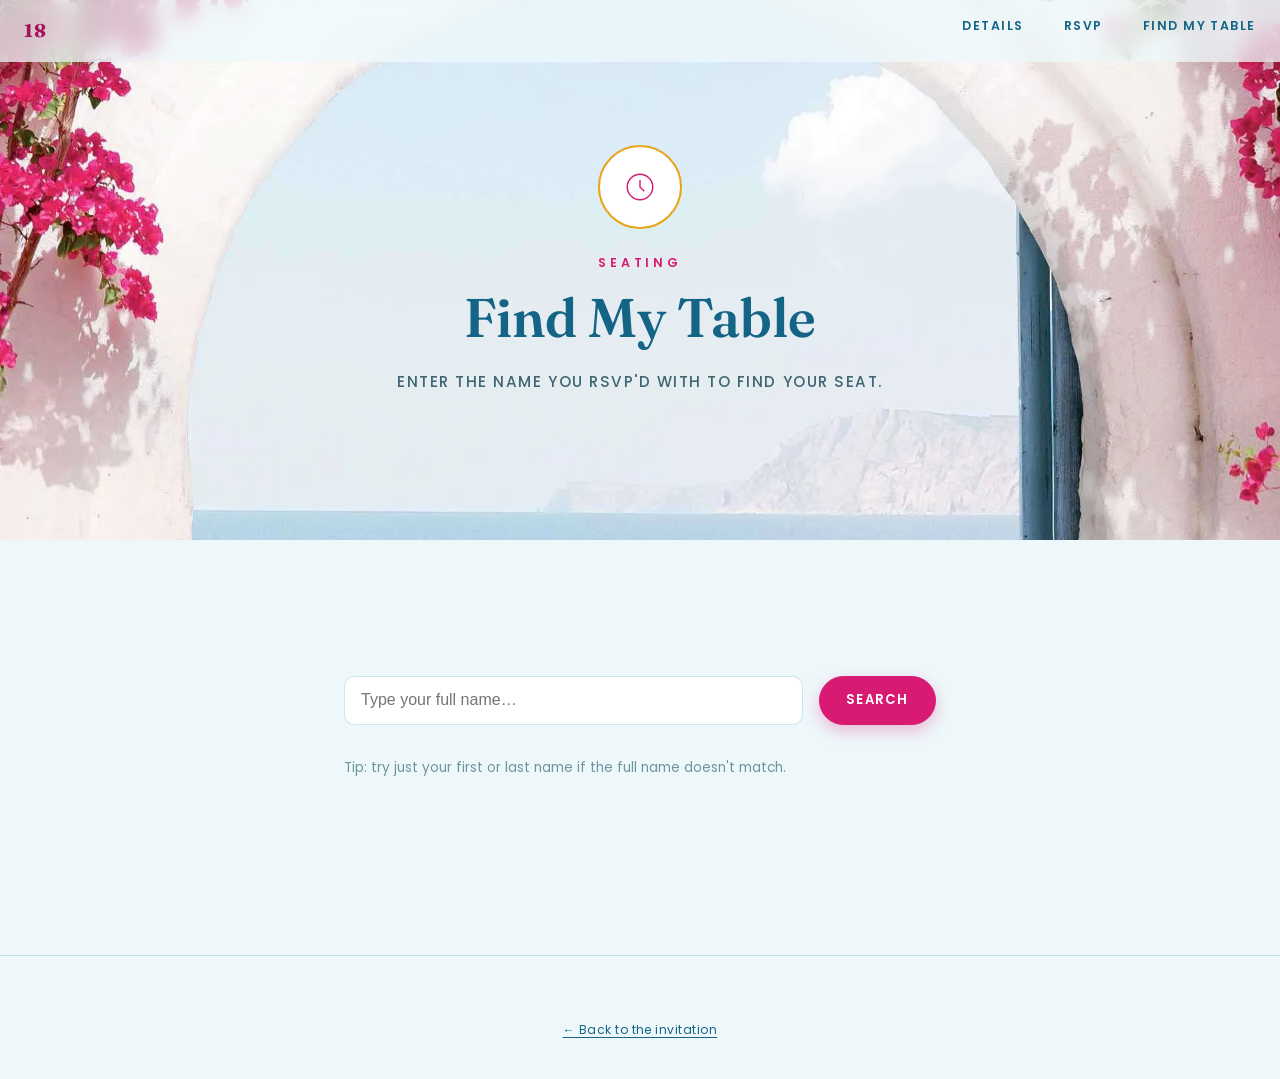
==== table.html @ 94c9a0af "Initial Upload Test" ====
<!doctype html>
<html lang="en">
<head>
<meta charset="UTF-8">
<meta name="viewport" content="width=device-width, initial-scale=1, viewport-fit=cover">
<title>Find My Table</title>
<meta name="description" content="Find your assigned seating table.">
<link rel="icon" href="data:image/svg+xml,%3Csvg xmlns='http://www.w3.org/2000/svg' viewBox='0 0 32 32'%3E%3Crect width='32' height='32' rx='8' fill='%232a9bc4'/%3E%3Ccircle cx='16' cy='16' r='6' fill='%23ffcb3d'/%3E%3Cpath d='M16 4v3M16 25v3M4 16h3M25 16h3M7.5 7.5l2.1 2.1M22.4 22.4l2.1 2.1M7.5 24.5l2.1-2.1M22.4 9.6l2.1-2.1' stroke='%23d81a72' stroke-width='2' stroke-linecap='round'/%3E%3C/svg%3E">
<link rel="preconnect" href="https://fonts.googleapis.com">
<link rel="preconnect" href="https://fonts.gstatic.com" crossorigin>
<link href="https://fonts.googleapis.com/css2?family=Fraunces:ital,wght@0,400;0,500;0,600;0,700;1,500;1,600&family=Poppins:wght@300;400;500;600;700&display=swap" rel="stylesheet">
<link rel="stylesheet" href="css/style.css?v=1">
</head>
<body>

<header class="site-header" id="siteHeader">
  <a href="index.html" class="site-header__mark">18</a>
  <button class="nav-toggle" id="navToggle" aria-label="Open menu" aria-expanded="false">
    <svg viewBox="0 0 24 24" fill="none" stroke="currentColor" stroke-width="1.5"><path d="M3 6h18M3 12h18M3 18h18"/></svg>
  </button>
</header>
<nav class="site-nav" id="siteNav">
  <button class="site-nav__close" id="navClose" aria-label="Close menu">
    <svg viewBox="0 0 24 24" fill="none" stroke="currentColor" stroke-width="1.5"><path d="M6 6l12 12M18 6L6 18"/></svg>
  </button>
  <a href="index.html#details" class="nav-link">Details</a>
  <a href="index.html#rsvp" class="nav-link">RSVP</a>
  <a href="table.html" class="nav-link">Find My Table</a>
</nav>

<main>
  <section class="hero" style="min-height: 60svh;">
    <div class="hero__ring">
      <svg viewBox="0 0 24 24" fill="none" stroke="currentColor" stroke-width="1"><circle cx="12" cy="12" r="9"/><path d="M12 7v5l3 3"/></svg>
    </div>
    <span class="hero__eyebrow">Seating</span>
    <h1 class="hero__title" style="font-size: clamp(2.2rem, 9vw, 3.4rem);">Find My Table</h1>
    <p class="hero__date">Enter the name you RSVP'd with to find your seat.</p>
  </section>

  <section class="section">
    <div class="container">
      <div class="finder">
        <div class="finder__row">
          <input type="text" id="finderInput" placeholder="Type your full name…" autocomplete="name" aria-label="Your name">
          <button type="button" class="btn btn--primary" id="finderButton">Search</button>
        </div>
        <p class="finder-note">Tip: try just your first or last name if the full name doesn't match.</p>
      </div>

      <div class="finder-result" id="finderResult" aria-live="polite"></div>
    </div>
  </section>
</main>

<footer class="site-footer">
  <p class="site-footer__meta">
    <a href="index.html">&larr; Back to the invitation</a>
  </p>
</footer>

<script src="js/config.js?v=1"></script>
<script src="js/main.js?v=1"></script>
<script src="js/table-finder.js?v=1"></script>
</body>
</html>
---- css/style.css ----
/* ============================================================
   DESIGN TOKENS — Mediterranean / "Mamma Mia" palette
   ============================================================ */
:root {
  --bg: #eef8fb;
  --bg-hero-top: #cdeef8;
  --bg-panel: #ffffff;
  --bg-panel-alt: #fff9ea;
  --hairline: rgba(42, 137, 165, 0.22);

  --azure: #2a9bc4;
  --azure-deep: #146485;
  --azure-light: #bfe9f5;

  --magenta: #d81a72;
  --magenta-deep: #a3125a;
  --magenta-light: #ffd9ea;

  --yellow: #ffcb3d;
  --yellow-deep: #e8a319;
  --yellow-light: #fff1cc;

  --ink: #14313b;
  --ink-dim: #3f6672;
  --ink-faint: #6f95a0;

  --font-display: "Fraunces", Georgia, "Times New Roman", serif;
  --font-body: "Poppins", -apple-system, BlinkMacSystemFont, "Segoe UI", sans-serif;

  --max-content: 640px;
  --max-wide: 1080px;

  --space-1: 0.5rem;
  --space-2: 1rem;
  --space-3: 1.5rem;
  --space-4: 2.5rem;
  --space-5: 4rem;
  --space-6: 6rem;

  --radius: 10px;
  --ease: cubic-bezier(0.22, 1, 0.36, 1);
}

 * {
  transition: all 0.3s ease-in-out;
 }
/* ============================================================
   RESET
   ============================================================ */
*, *::before, *::after { box-sizing: border-box; }
html { scroll-behavior: smooth; }
body {
  margin: 0;
  background: var(--bg);
  color: var(--ink);
  font-family: var(--font-body);
  font-size: 16px;
  line-height: 1.6;
  -webkit-font-smoothing: antialiased;
}
img { max-width: 100%; display: block; }
a { color: inherit; text-decoration: none; }
ul { list-style: none; margin: 0; padding: 0; }
button { font-family: inherit; }
h1, h2, h3, h4 { font-family: var(--font-display); font-weight: 600; margin: 0; color: var(--ink); }
p { margin: 0; }
::selection { background: var(--yellow); color: var(--ink); }

.container {
  max-width: var(--max-content);
  margin: 0 auto;
  padding: 0 var(--space-3);
}
.container--wide { max-width: var(--max-wide); }

.section {
  padding: var(--space-6) 0;
  position: relative;
}
.section--alt { background: var(--bg-panel-alt); }
.section-eyebrow {
  display: block;
  font-family: var(--font-body);
  font-size: 0.72rem;
  font-weight: 600;
  letter-spacing: 0.28em;
  text-transform: uppercase;
  color: var(--magenta);
  margin-bottom: var(--space-2);
}
.section-title {
  font-size: clamp(1.9rem, 6vw, 2.6rem);
  letter-spacing: 0.005em;
  margin-bottom: var(--space-3);
  color: var(--azure-deep);
}
.section-lede {
  color: var(--ink-dim);
  font-size: 1.02rem;
  max-width: 46ch;
}
.text-center { text-align: center; }
.mx-auto { margin-left: auto; margin-right: auto; }

/* wave divider — Aegean sea motif */
.divider {
  width: 100%;
  display: flex;
  align-items: center;
  justify-content: center;
  gap: var(--space-2);
  color: var(--yellow-deep);
  margin: var(--space-3) 0;
}
.divider::before, .divider::after {
  content: "";
  height: 2px;
  width: 48px;
  border-radius: 2px;
  background: linear-gradient(90deg, transparent, var(--hairline));
}
.divider::after { background: linear-gradient(90deg, var(--hairline), transparent); }
.divider svg { width: 26px; height: 14px; flex-shrink: 0; color: var(--azure); }

/* ============================================================
   BUTTONS
   ============================================================ */
.btn {
  display: inline-flex;
  align-items: center;
  justify-content: center;
  gap: 0.5em;
  padding: 0.95em 2em;
  font-size: 0.82rem;
  font-weight: 600;
  letter-spacing: 0.1em;
  text-transform: uppercase;
  border-radius: 999px;
  border: 1.5px solid var(--magenta);
  cursor: pointer;
  transition: background 0.25s var(--ease), color 0.25s var(--ease), transform 0.2s var(--ease), box-shadow 0.25s var(--ease);
  white-space: nowrap;
}
.btn--primary { background: var(--magenta); color: #fff; box-shadow: 0 6px 16px rgba(216, 26, 114, 0.28); }
.btn--primary:hover { background: var(--magenta-deep); transform: translateY(-1px); box-shadow: 0 8px 20px rgba(216, 26, 114, 0.36); }
.btn--outline { background: transparent; color: var(--azure-deep); border-color: var(--azure); }
.btn--outline:hover { background: var(--azure-light); }
.btn--block { width: 100%; }
.btn:disabled { opacity: 0.5; cursor: not-allowed; transform: none; }

/* ============================================================
   HEADER / NAV
   ============================================================ */
.site-header {
  position: fixed;
  top: 0; left: 0; right: 0;
  z-index: 100;
  display: flex;
  align-items: center;
  justify-content: space-between;
  padding: calc(var(--space-2) + env(safe-area-inset-top, 0px)) calc(var(--space-3) + env(safe-area-inset-right, 0px)) var(--space-2) calc(var(--space-3) + env(safe-area-inset-left, 0px));
  background: rgba(238, 248, 251, 0.75);
  backdrop-filter: blur(10px);
  border-bottom: 1px solid transparent;
  transition: border-color 0.3s ease, background 0.3s ease;
}
.site-header.is-scrolled { border-bottom-color: var(--hairline); background: rgba(238, 248, 251, 0.92); }
.site-header__mark {
  font-family: var(--font-display);
  font-weight: 700;
  font-size: 1.15rem;
  letter-spacing: 0.04em;
  color: var(--magenta-deep);
}
.nav-toggle {
  background: none;
  border: none;
  color: var(--azure-deep);
  width: 40px;
  height: 40px;
  display: flex;
  align-items: center;
  justify-content: center;
  cursor: pointer;
}
.nav-toggle svg { width: 22px; height: 22px; }

.site-nav {
  position: fixed;
  inset: 0;
  height: 100vh;
  height: 100dvh;
  background: linear-gradient(160deg, #eef8fb 0%, #dff2f8 100%);
  display: flex;
  flex-direction: column;
  align-items: center;
  justify-content: center;
  gap: var(--space-3);
  transform: translateY(-100%);
  transition: transform 0.4s var(--ease);
  z-index: 200;
  visibility: hidden;
}
.site-nav.is-open { transform: translateY(0); visibility: visible; }
.site-nav a {
  font-family: var(--font-display);
  font-weight: 600;
  font-size: 1.5rem;
  color: var(--azure-deep);
  letter-spacing: 0.01em;
}
.site-nav a:hover { color: var(--magenta); }
.site-nav__close {
  position: absolute;
  top: calc(var(--space-2) + env(safe-area-inset-top, 0px));
  right: calc(var(--space-3) + env(safe-area-inset-right, 0px));
  background: none;
  border: none;
  color: var(--azure-deep);
  width: 40px;
  height: 40px;
  cursor: pointer;
}

@media (min-width: 900px) {
  .nav-toggle { display: none; }
  .site-nav {
    position: fixed;
    inset: auto;
    top: 0;
    right: calc(var(--space-3) + env(safe-area-inset-right, 0px));
    height: auto;
    padding: calc(var(--space-2) + env(safe-area-inset-top, 0px)) 0 var(--space-2);
    background: none;
    flex-direction: row;
    transform: none;
    visibility: visible;
    z-index: 101;
    gap: var(--space-4);
  }
  .site-nav a { font-family: var(--font-body); font-weight: 600; font-size: 0.78rem; letter-spacing: 0.12em; text-transform: uppercase; }
  .site-nav__close { display: none; }
}

/* ============================================================
   HERO
   ============================================================ */
.hero {
  min-height: 100svh;
  display: flex;
  flex-direction: column;
  align-items: center;
  justify-content: center;
  text-align: center;
  padding: var(--space-5) var(--space-3);
  /* background:
     radial-gradient(ellipse at 50% -10%, rgba(255, 203, 61, 0.35), transparent 55%),
    linear-gradient(180deg, var(--bg-hero-top) 0%, var(--bg) 100%); */
  background: url("../assets/images/hero.webp") center/cover no-repeat;
  
  
  position: relative;
  overflow: hidden;
}
.hero__ring {
  width: 84px;
  height: 84px;
  border: 2px solid var(--yellow-deep);
  border-radius: 50%;
  display: flex;
  align-items: center;
  justify-content: center;
  margin-bottom: var(--space-3);
  background: #fff;
}
.hero__ring svg { width: 34px; height: 34px; color: var(--magenta); }
.hero__eyebrow {
  font-size: 0.78rem;
  font-weight: 600;
  letter-spacing: 0.3em;
  text-transform: uppercase;
  color: var(--magenta);
  margin-bottom: var(--space-2);
}
.hero__title {
  font-size: clamp(2.6rem, 11vw, 4.6rem);
  line-height: 1.05;
  color: var(--azure-deep);
}
.hero__title em {
  font-style: italic;
  color: var(--magenta);
}
.hero__date {
  margin-top: var(--space-3);
  font-size: 0.95rem;
  font-weight: 500;
  letter-spacing: 0.1em;
  text-transform: uppercase;
  color: var(--ink-dim);
}
.hero__cta {
  margin-top: var(--space-4);
  display: flex;
  gap: var(--space-2);
  flex-wrap: wrap;
  justify-content: center;
}
.hero__scroll {
  position: absolute;
  bottom: var(--space-3);
  left: 50%;
  transform: translateX(-50%);
  width: 2px;
  height: 46px;
  background: linear-gradient(180deg, var(--yellow-deep), transparent);
  border-radius: 2px;
}
.hero__scroll::after {
  content: "";
  position: absolute;
  top: 0; left: -3px;
  width: 8px; height: 8px;
  border-radius: 50%;
  background: var(--magenta);
  animation: scrollDot 2.2s ease-in-out infinite;
}
@keyframes scrollDot {
  0% { transform: translateY(0); opacity: 1; }
  100% { transform: translateY(40px); opacity: 0; }
}

/* ---------- hero portrait (photo frame) ---------- */
.hero__portrait {
  position: relative;
  width: clamp(120px, 34vw, 180px);
  height: clamp(120px, 34vw, 180px);
  border-radius: 50%;
  padding: 6px;
  border: 3px solid var(--yellow-deep);
  box-shadow: 0 0 0 3px #fff, 0 10px 24px rgba(20, 100, 133, 0.18);
  margin-bottom: var(--space-3);
  flex-shrink: 0;
  background: #fff;
}
.hero__portrait-img {
  display: block;
  width: 100%;
  height: 100%;
  border-radius: 50%;
  object-fit: cover;
  background: var(--bg-panel);
}
.hero__portrait-img.has-error { display: none; }
.hero__portrait-fallback {
  position: absolute;
  inset: 6px;
  border-radius: 50%;
  border: 1px solid var(--hairline);
  display: none;
  align-items: center;
  justify-content: center;
  color: var(--magenta);
  background: #fff;
}
.hero__portrait-fallback.is-visible { display: flex; }
.hero__portrait-fallback svg { width: 38%; height: 38%; }

/* ============================================================
   COUNTDOWN
   ============================================================ */
.countdown {
  display: grid;
  grid-template-columns: repeat(4, 1fr);
  gap: var(--space-2);
  max-width: 420px;
  margin: var(--space-4) auto 0;
}
.countdown__item {
  border: 1.5px solid var(--hairline);
  border-radius: var(--radius);
  padding: var(--space-2) 0.25rem;
  text-align: center;
  background: #fff;
}
.countdown__num {
  font-family: var(--font-display);
  font-weight: 700;
  font-size: clamp(1.5rem, 6vw, 2.2rem);
  color: var(--magenta);
  display: block;
}
.countdown__label {
  font-size: 0.62rem;
  font-weight: 600;
  letter-spacing: 0.12em;
  text-transform: uppercase;
  color: var(--ink-faint);
}

/* ============================================================
   EVENT DETAILS CARD
   ============================================================ */
.details-card {
  border: 1.5px solid var(--hairline);
  border-radius: var(--radius);
  padding: var(--space-4) var(--space-3);
  text-align: center;
  background: linear-gradient(180deg, #fff 0%, var(--yellow-light) 140%);
}
.details-card__row {
  display: flex;
  flex-direction: column;
  gap: 0.2rem;
  margin-bottom: var(--space-3);
}
.details-card__row:last-of-type { margin-bottom: 0; }
.details-card__label {
  font-size: 0.68rem;
  font-weight: 600;
  letter-spacing: 0.18em;
  text-transform: uppercase;
  color: var(--magenta);
}
.details-card__value {
  font-family: var(--font-display);
  font-weight: 600;
  font-size: 1.35rem;
  color: var(--azure-deep);
}
.details-card__actions {
  margin-top: var(--space-3);
  display: flex;
  flex-direction: column;
  gap: var(--space-2);
}
@media (min-width: 500px) {
  .details-card__actions { flex-direction: row; justify-content: center; }
}

/* ============================================================
   MESSAGE / ABOUT
   ============================================================ */
.message__body p + p { margin-top: 1.1em; }
.message__signature {
  margin-top: var(--space-3);
  font-family: var(--font-display);
  font-style: italic;
  font-weight: 600;
  font-size: 1.8rem;
  color: var(--magenta);
}

/* ============================================================
   TIMELINE
   ============================================================ */
.timeline { position: relative; padding-left: var(--space-4); }
.timeline::before {
  content: "";
  position: absolute;
  left: 7px; top: 6px; bottom: 6px;
  width: 2px;
  background: var(--hairline);
}
.timeline__item { position: relative; padding-bottom: var(--space-4); }
.timeline__item:last-child { padding-bottom: 0; }
.timeline__dot {
  position: absolute;
  left: calc(-1 * var(--space-4) + 1px);
  top: 4px;
  width: 13px; height: 13px;
  border-radius: 50%;
  background: var(--yellow);
  border: 2px solid var(--magenta);
}
.timeline__time {
  font-size: 0.72rem;
  font-weight: 600;
  letter-spacing: 0.14em;
  text-transform: uppercase;
  color: var(--magenta);
  display: block;
  margin-bottom: 0.25rem;
}
.timeline__label { font-family: var(--font-display); font-weight: 600; font-size: 1.4rem; color: var(--azure-deep); }

/* ============================================================
   ATTIRE
   ============================================================ */
.attire-grid {
  display: grid;
  gap: var(--space-3);
}
@media (min-width: 640px) { .attire-grid { grid-template-columns: 1fr 1fr; } }
.attire-card {
  border: 1.5px solid var(--hairline);
  border-radius: var(--radius);
  padding: var(--space-3);
  background: #fff;
}
.attire-card h3 {
  font-size: 0.78rem;
  letter-spacing: 0.18em;
  text-transform: uppercase;
  color: var(--magenta);
  font-family: var(--font-body);
  font-weight: 700;
  margin-bottom: var(--space-2);
}
.attire-card p { color: var(--ink-dim); font-size: 0.95rem; }

.palette-swatches {
  display: flex;
  gap: var(--space-2);
  margin-top: var(--space-3);
  flex-wrap: wrap;
}
.palette-swatches span {
  width: 40px; height: 40px;
  border-radius: 50%;
  border: 1.5px solid var(--hairline);
  box-shadow: 0 2px 6px rgba(20, 100, 133, 0.12);
}

/* ============================================================
   GIFT NOTE
   ============================================================ */
.gift-actions {
  margin-top: var(--space-3);
  display: flex;
  flex-direction: column;
  gap: var(--space-2);
}
@media (min-width: 500px) { .gift-actions { flex-direction: row; justify-content: center; } }

/* ============================================================
   GALLERY
   ============================================================ */
.gallery-grid {
  display: grid;
  grid-template-columns: repeat(2, 1fr);
  gap: var(--space-1);
}
@media (min-width: 640px) { .gallery-grid { grid-template-columns: repeat(3, 1fr); } }
.gallery-grid__item {
  aspect-ratio: 3 / 4;
  background: #fff;
  border: 1.5px dashed var(--hairline);
  border-radius: var(--radius);
  display: flex;
  align-items: center;
  justify-content: center;
  color: var(--ink-faint);
  font-size: 0.7rem;
  letter-spacing: 0.08em;
  text-align: center;
  padding: var(--space-1);
  overflow: hidden;
}
.gallery-grid__item img { width: 100%; height: 100%; object-fit: cover; border-radius: var(--radius); }

/* ============================================================
   HONOR ROLL (18 Roses / Candles / Treasures / Gifts)
   ============================================================ */
.honor-tabs {
  display: flex;
  gap: var(--space-1);
  overflow-x: auto;
  padding-bottom: var(--space-1);
  margin-bottom: var(--space-3);
  -ms-overflow-style: none;
  scrollbar-width: none;
}
.honor-tabs::-webkit-scrollbar { display: none; }
.honor-tabs button {
  flex-shrink: 0;
  background: #fff;
  border: 1.5px solid var(--hairline);
  color: var(--ink-dim);
  padding: 0.6em 1.2em;
  font-size: 0.72rem;
  font-weight: 600;
  letter-spacing: 0.12em;
  text-transform: uppercase;
  border-radius: 999px;
  cursor: pointer;
}
.honor-tabs button.is-active { background: var(--magenta); color: #fff; border-color: var(--magenta); }
.honor-panel { display: none; }
.honor-panel.is-active { display: block; }
.honor-list {
  columns: 2;
  column-gap: var(--space-3);
}
@media (min-width: 640px) { .honor-list { columns: 3; } }
.honor-list li {
  font-family: var(--font-display);
  font-weight: 500;
  font-size: 1.1rem;
  padding: 0.4em 0;
  border-bottom: 1px solid var(--hairline);
  break-inside: avoid;
  color: var(--azure-deep);
}

/* ============================================================
   FAQ
   ============================================================ */
.faq-item {
  border-bottom: 1.5px solid var(--hairline);
  padding: var(--space-2) 0;
}
.faq-item summary {
  cursor: pointer;
  list-style: none;
  display: flex;
  align-items: center;
  justify-content: space-between;
  gap: var(--space-2);
  font-family: var(--font-display);
  font-weight: 600;
  font-size: 1.2rem;
  color: var(--azure-deep);
}
.faq-item summary::-webkit-details-marker { display: none; }
.faq-item summary::after {
  content: "+";
  color: var(--magenta);
  font-size: 1.4rem;
  flex-shrink: 0;
  transition: transform 0.25s ease;
}
.faq-item[open] summary::after { transform: rotate(45deg); }
.faq-item p {
  margin-top: var(--space-2);
  color: var(--ink-dim);
  font-size: 0.95rem;
}

/* ============================================================
   RSVP FORM
   ============================================================ */
.rsvp-form {
  display: flex;
  flex-direction: column;
  gap: var(--space-3);
  margin-top: var(--space-4);
}
.field label {
  display: block;
  font-size: 0.7rem;
  font-weight: 600;
  letter-spacing: 0.14em;
  text-transform: uppercase;
  color: var(--magenta);
  margin-bottom: 0.5em;
}
.field input[type="text"],
.field textarea,
.field select {
  width: 100%;
  background: #fff;
  border: 1.5px solid var(--hairline);
  color: var(--ink);
  padding: 0.85em 1em;
  font-family: var(--font-body);
  font-size: 0.95rem;
  border-radius: var(--radius);
  transition: border-color 0.2s ease;
}
.field input:focus, .field textarea:focus, .field select:focus {
  outline: none;
  border-color: var(--azure);
}
.field textarea { resize: vertical; min-height: 90px; }

.attend-toggle { display: flex; gap: var(--space-2); }
.attend-toggle input { position: absolute; opacity: 0; pointer-events: none; }
.attend-toggle label {
  flex: 1;
  text-align: center;
  padding: 0.9em 0.5em;
  border: 1.5px solid var(--hairline);
  border-radius: var(--radius);
  cursor: pointer;
  font-size: 0.78rem;
  font-weight: 600;
  letter-spacing: 0.06em;
  text-transform: uppercase;
  color: var(--ink-dim);
  background: #fff;
  transition: all 0.2s ease;
  margin: 0;
}
.attend-toggle input:checked + label {
  border-color: var(--magenta);
  background: var(--magenta-light);
  color: var(--magenta-deep);
}

.honeypot-field { position: absolute; left: -9999px; opacity: 0; height: 0; overflow: hidden; }

.rsvp-status {
  margin-top: var(--space-2);
  font-size: 0.9rem;
  padding: var(--space-2);
  border-radius: var(--radius);
  display: none;
}
.rsvp-status.is-visible { display: block; }
.rsvp-status.is-success { background: var(--yellow-light); color: var(--ink); border: 1.5px solid var(--yellow-deep); }
.rsvp-status.is-error { background: #fde3ec; color: var(--magenta-deep); border: 1.5px solid var(--magenta); }

/* ============================================================
   TABLE FINDER TEASER (on index) + PAGE (table.html)
   ============================================================ */
.table-teaser {
  border: 1.5px solid var(--hairline);
  border-radius: var(--radius);
  padding: var(--space-4) var(--space-3);
  text-align: center;
  background: #fff;
}
.table-teaser svg { width: 40px; height: 40px; color: var(--magenta); margin: 0 auto var(--space-2); }

.finder {
  display: flex;
  flex-direction: column;
  gap: var(--space-2);
  margin-top: var(--space-4);
}
.finder__row { display: flex; gap: var(--space-2); }
.finder__row input {
  flex: 1;
  background: #fff;
  border: 1.5px solid var(--hairline);
  color: var(--ink);
  padding: 0.9em 1em;
  font-size: 1rem;
  border-radius: var(--radius);
}
.finder__row input:focus { outline: none; border-color: var(--azure); }

.finder-result {
  margin-top: var(--space-4);
  text-align: center;
  min-height: 40px;
}
.finder-result__card {
  border: 2px solid var(--magenta);
  border-radius: var(--radius);
  padding: var(--space-4);
  background: #fff;
  animation: fadeUp 0.4s var(--ease);
}
.finder-result__name {
  font-size: 0.75rem;
  font-weight: 600;
  letter-spacing: 0.14em;
  text-transform: uppercase;
  color: var(--ink-dim);
}
.finder-result__table {
  font-family: var(--font-display);
  font-weight: 700;
  font-size: 2.6rem;
  color: var(--magenta);
  margin-top: 0.2em;
}
.finder-suggestions {
  margin-top: var(--space-3);
  display: flex;
  flex-direction: column;
  gap: 0.5em;
}
.finder-suggestions button {
  background: #fff;
  border: 1.5px solid var(--hairline);
  color: var(--ink);
  padding: 0.8em 1em;
  border-radius: var(--radius);
  cursor: pointer;
  text-align: left;
}
.finder-suggestions button:hover { border-color: var(--azure); }
.finder-note { color: var(--ink-faint); font-size: 0.85rem; margin-top: var(--space-2); }

@keyframes fadeUp {
  from { opacity: 0; transform: translateY(8px); }
  to { opacity: 1; transform: translateY(0); }
}

/* ============================================================
   REVEAL ON SCROLL
   ============================================================ */
.reveal { opacity: 0; transform: translateY(18px); transition: opacity 0.7s var(--ease), transform 0.7s var(--ease); }
.reveal.is-visible { opacity: 1; transform: translateY(0); }

/* ============================================================
   FOOTER
   ============================================================ */
.site-footer {
  padding: var(--space-5) var(--space-3) var(--space-4);
  text-align: center;
  border-top: 1.5px solid var(--hairline);
}
.site-footer__hashtag {
  font-family: var(--font-display);
  font-weight: 700;
  font-size: 1.6rem;
  color: var(--magenta);
  margin-bottom: var(--space-3);
}
.site-footer__meta {
  font-size: 0.75rem;
  color: var(--ink-faint);
  letter-spacing: 0.04em;
}
.site-footer__meta a { color: var(--azure-deep); text-decoration: underline; text-underline-offset: 3px; }

@media (min-width: 900px) {
  .section { padding: var(--space-6) 0; }
}
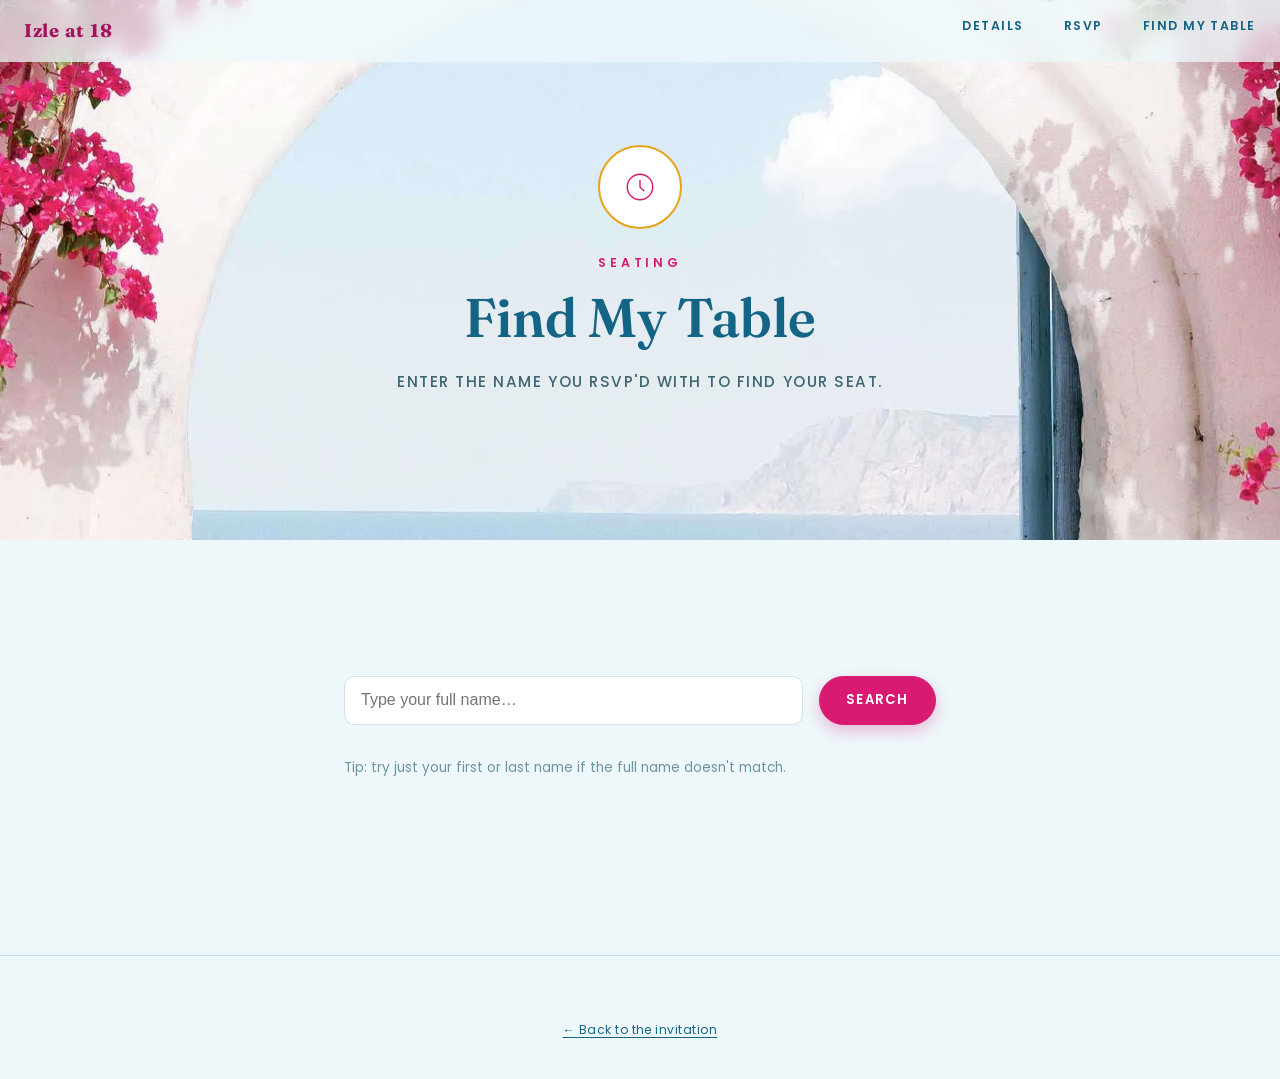
==== commit 0d9de1fc: "Update table.html" ====
--- a/table.html
+++ b/table.html
@@ -14,7 +14,7 @@
 <body>
 
 <header class="site-header" id="siteHeader">
-  <a href="index.html" class="site-header__mark">18</a>
+  <a href="index.html" class="site-header__mark">Izle at 18</a>
   <button class="nav-toggle" id="navToggle" aria-label="Open menu" aria-expanded="false">
     <svg viewBox="0 0 24 24" fill="none" stroke="currentColor" stroke-width="1.5"><path d="M3 6h18M3 12h18M3 18h18"/></svg>
   </button>
--- a/css/style.css
+++ b/css/style.css
@@ -401,6 +401,29 @@
 /* ============================================================
    EVENT DETAILS CARD
    ============================================================ */
+#details::before{
+  content: "";
+  position: absolute;
+  inset: 0;           /* Spans across the entire parent element */
+  z-index: -1; 
+  background: url(../assets/gallery/photo-5.jpg) center/cover no-repeat;
+  background-size: cover;
+  background-position: center;
+  background-attachment: fixed;
+  
+  opacity: 0.4;
+}
+
+#details {
+  & .section-title {
+  color: var(--azure-light);
+  text-shadow:0px 0px 10px var(--azure-deep) ;
+}
+  & .section-eyebrow {
+    color: #fff;
+  } 
+}
+
 .details-card {
   border: 1.5px solid var(--hairline);
   border-radius: var(--radius);
@@ -570,6 +593,8 @@
   margin-bottom: var(--space-3);
   -ms-overflow-style: none;
   scrollbar-width: none;
+
+  justify-content: center;
 }
 .honor-tabs::-webkit-scrollbar { display: none; }
 .honor-tabs button {
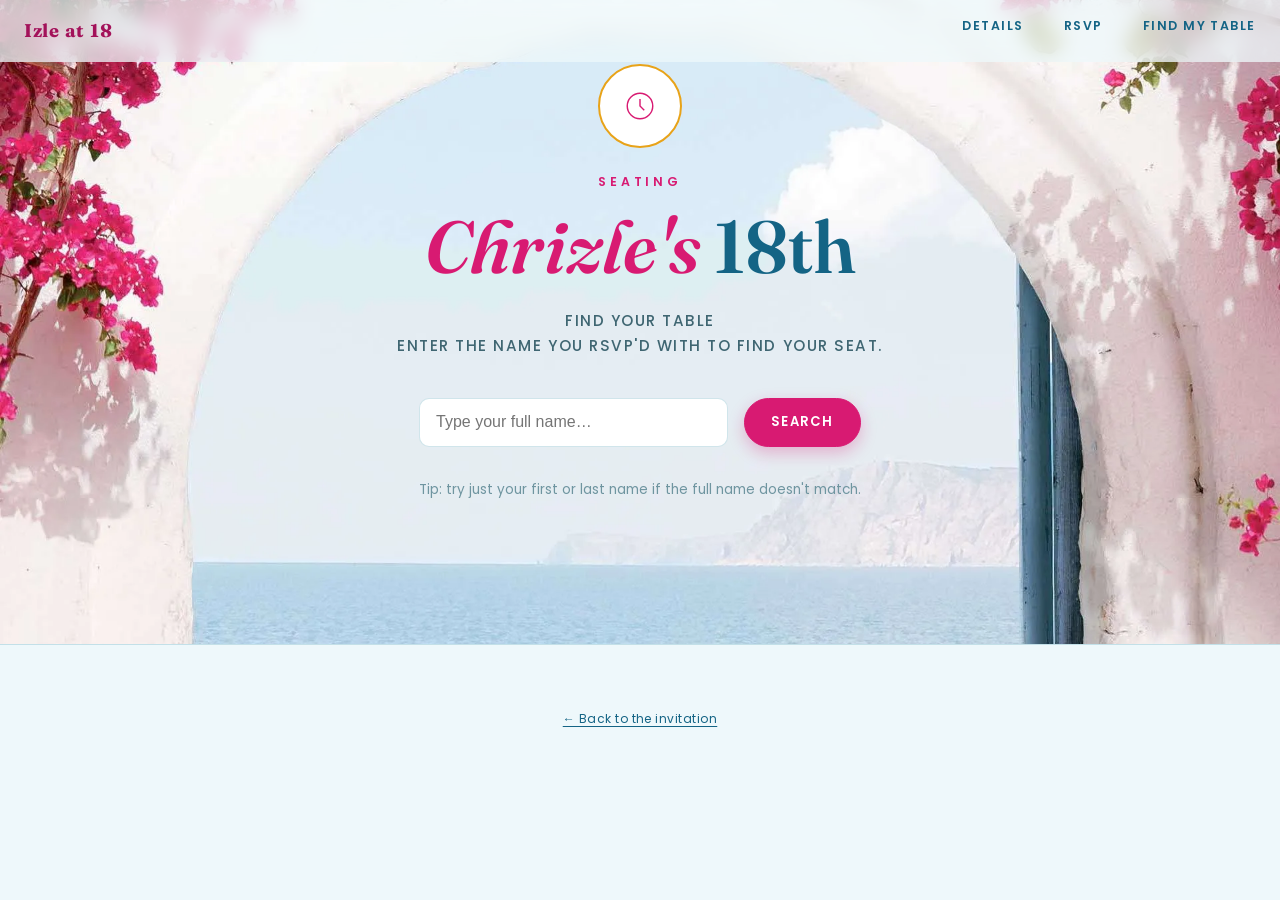
==== commit a7000c53: "Removbed RSVP, activated the Table Finder" ====
--- a/table.html
+++ b/table.html
@@ -34,13 +34,10 @@
       <svg viewBox="0 0 24 24" fill="none" stroke="currentColor" stroke-width="1"><circle cx="12" cy="12" r="9"/><path d="M12 7v5l3 3"/></svg>
     </div>
     <span class="hero__eyebrow">Seating</span>
-    <h1 class="hero__title" style="font-size: clamp(2.2rem, 9vw, 3.4rem);">Find My Table</h1>
-    <p class="hero__date">Enter the name you RSVP'd with to find your seat.</p>
-  </section>
-
-  <section class="section">
-    <div class="container">
-      <div class="finder">
+    <h1 class="hero__title"><em>Chrizle's</em> 18th</h1>
+    <!--<p class="hero__title" style="font-size: clamp(2.2rem, 9vw, 3.4rem);">Find My Table</p>-->
+    <p class="hero__date">FIND YOUR TABLE <br>Enter the name you RSVP'd with to find your seat.</p>
+    <div class="finder">
         <div class="finder__row">
           <input type="text" id="finderInput" placeholder="Type your full name…" autocomplete="name" aria-label="Your name">
           <button type="button" class="btn btn--primary" id="finderButton">Search</button>
@@ -49,8 +46,13 @@
       </div>
 
       <div class="finder-result" id="finderResult" aria-live="polite"></div>
+  </section>
+
+  <!--<section class="section">
+    <div class="container">
+      
     </div>
-  </section>
+  </section>-->
 </main>
 
 <footer class="site-footer">
@@ -59,7 +61,7 @@
   </p>
 </footer>
 
-<script src="js/config.js?v=1"></script>
+<script src="js/config.js?v=2"></script>
 <script src="js/main.js?v=1"></script>
 <script src="js/table-finder.js?v=1"></script>
 </body>
--- a/css/style.css
+++ b/css/style.css
@@ -464,6 +464,21 @@
 /* ============================================================
    MESSAGE / ABOUT
    ============================================================ */
+   #message {
+    display: flex;
+    flex-wrap: wrap;
+    justify-content: center;
+    padding: 10vh 10vw;
+
+    & .Portrait {
+      max-width: 500px;
+      margin: 30px auto;
+      border: 10px solid #fff;
+      box-shadow: 0px 30px 30px -20px var(--azure-deep);
+      overflow: hidden;
+      transform: rotate(5deg);
+    }
+   }
 .message__body p + p { margin-top: 1.1em; }
 .message__signature {
   margin-top: var(--space-3);
@@ -522,7 +537,7 @@
   background: #fff;
 }
 .attire-card h3 {
-  font-size: 0.78rem;
+  font-size: 1rem;
   letter-spacing: 0.18em;
   text-transform: uppercase;
   color: var(--magenta);
@@ -539,11 +554,13 @@
   flex-wrap: wrap;
 }
 .palette-swatches span {
-  width: 40px; height: 40px;
+  width: 60px; height: 60px;
   border-radius: 50%;
   border: 1.5px solid var(--hairline);
   box-shadow: 0 2px 6px rgba(20, 100, 133, 0.12);
 }
+@media (min-width: 992px) { .palette-swatches span {
+  width: 40px; height: 40px;} }
 
 /* ============================================================
    GIFT NOTE
@@ -564,7 +581,7 @@
   grid-template-columns: repeat(2, 1fr);
   gap: var(--space-1);
 }
-@media (min-width: 640px) { .gallery-grid { grid-template-columns: repeat(3, 1fr); } }
+@media (min-width: 640px) { .gallery-grid { grid-template-columns: repeat(5, 1fr); } }
 .gallery-grid__item {
   aspect-ratio: 3 / 4;
   background: #fff;
@@ -581,6 +598,100 @@
   overflow: hidden;
 }
 .gallery-grid__item img { width: 100%; height: 100%; object-fit: cover; border-radius: var(--radius); }
+.gallery-grid__item { cursor: pointer; }
+.gallery-grid__item:focus-visible { outline: 2px solid var(--azure); outline-offset: 2px; }
+.gallery-grid__item.is-hidden { display: none; }
+
+.gallery-more { text-align: center; margin-top: var(--space-3); }
+.gallery-more[hidden] { display: none; }
+
+/* ============================================================
+   LIGHTBOX
+   ============================================================ */
+.lightbox {
+  position: fixed;
+  inset: 0;
+  height: 100vh;
+  height: 100dvh;
+  z-index: 300;
+  display: flex;
+  flex-direction: column;
+  align-items: center;
+  justify-content: center;
+  background: rgba(20, 49, 59, 0.94);
+  opacity: 0;
+  visibility: hidden;
+  transition: opacity 0.3s var(--ease), visibility 0.3s var(--ease);
+  padding: env(safe-area-inset-top, 0px) env(safe-area-inset-right, 0px) env(safe-area-inset-bottom, 0px) env(safe-area-inset-left, 0px);
+}
+.lightbox.is-open { opacity: 1; visibility: visible; }
+.lightbox__close {
+  position: absolute;
+  top: calc(var(--space-2) + env(safe-area-inset-top, 0px));
+  right: calc(var(--space-3) + env(safe-area-inset-right, 0px));
+  background: none;
+  border: none;
+  color: #fff;
+  width: 44px;
+  height: 44px;
+  display: flex;
+  align-items: center;
+  justify-content: center;
+  cursor: pointer;
+  z-index: 1;
+}
+.lightbox__close svg { width: 22px; height: 22px; }
+.lightbox__stage {
+  position: relative;
+  width: 100%;
+  max-width: var(--max-wide);
+  flex: 1;
+  display: flex;
+  align-items: center;
+  justify-content: center;
+  gap: var(--space-2);
+  padding: var(--space-5) var(--space-2) var(--space-2);
+  min-height: 0;
+  touch-action: pan-y;
+}
+.lightbox__img {
+  max-width: 100%;
+  max-height: 100%;
+  width: auto;
+  height: auto;
+  object-fit: contain;
+  border-radius: var(--radius);
+  box-shadow: 0 20px 50px rgba(0, 0, 0, 0.4);
+  user-select: none;
+  -webkit-user-drag: none;
+}
+.lightbox__nav {
+  flex-shrink: 0;
+  background: rgba(255, 255, 255, 0.12);
+  border: none;
+  color: #fff;
+  width: 44px;
+  height: 44px;
+  border-radius: 50%;
+  display: flex;
+  align-items: center;
+  justify-content: center;
+  cursor: pointer;
+}
+.lightbox__nav:hover { background: rgba(255, 255, 255, 0.22); }
+.lightbox__nav svg { width: 20px; height: 20px; }
+.lightbox__counter {
+  color: rgba(255, 255, 255, 0.85);
+  font-size: 0.8rem;
+  letter-spacing: 0.08em;
+  padding-bottom: calc(var(--space-2) + env(safe-area-inset-bottom, 0px));
+}
+@media (max-width: 640px) {
+  .lightbox__stage { gap: 0; padding: var(--space-4) 0 var(--space-1); }
+  .lightbox__nav { position: absolute; top: 50%; transform: translateY(-50%); z-index: 1; }
+  .lightbox__nav--prev { left: var(--space-1); }
+  .lightbox__nav--next { right: var(--space-1); }
+}
 
 /* ============================================================
    HONOR ROLL (18 Roses / Candles / Treasures / Gifts)
@@ -595,6 +706,7 @@
   scrollbar-width: none;
 
   justify-content: center;
+  flex-wrap: wrap;
 }
 .honor-tabs::-webkit-scrollbar { display: none; }
 .honor-tabs button {
